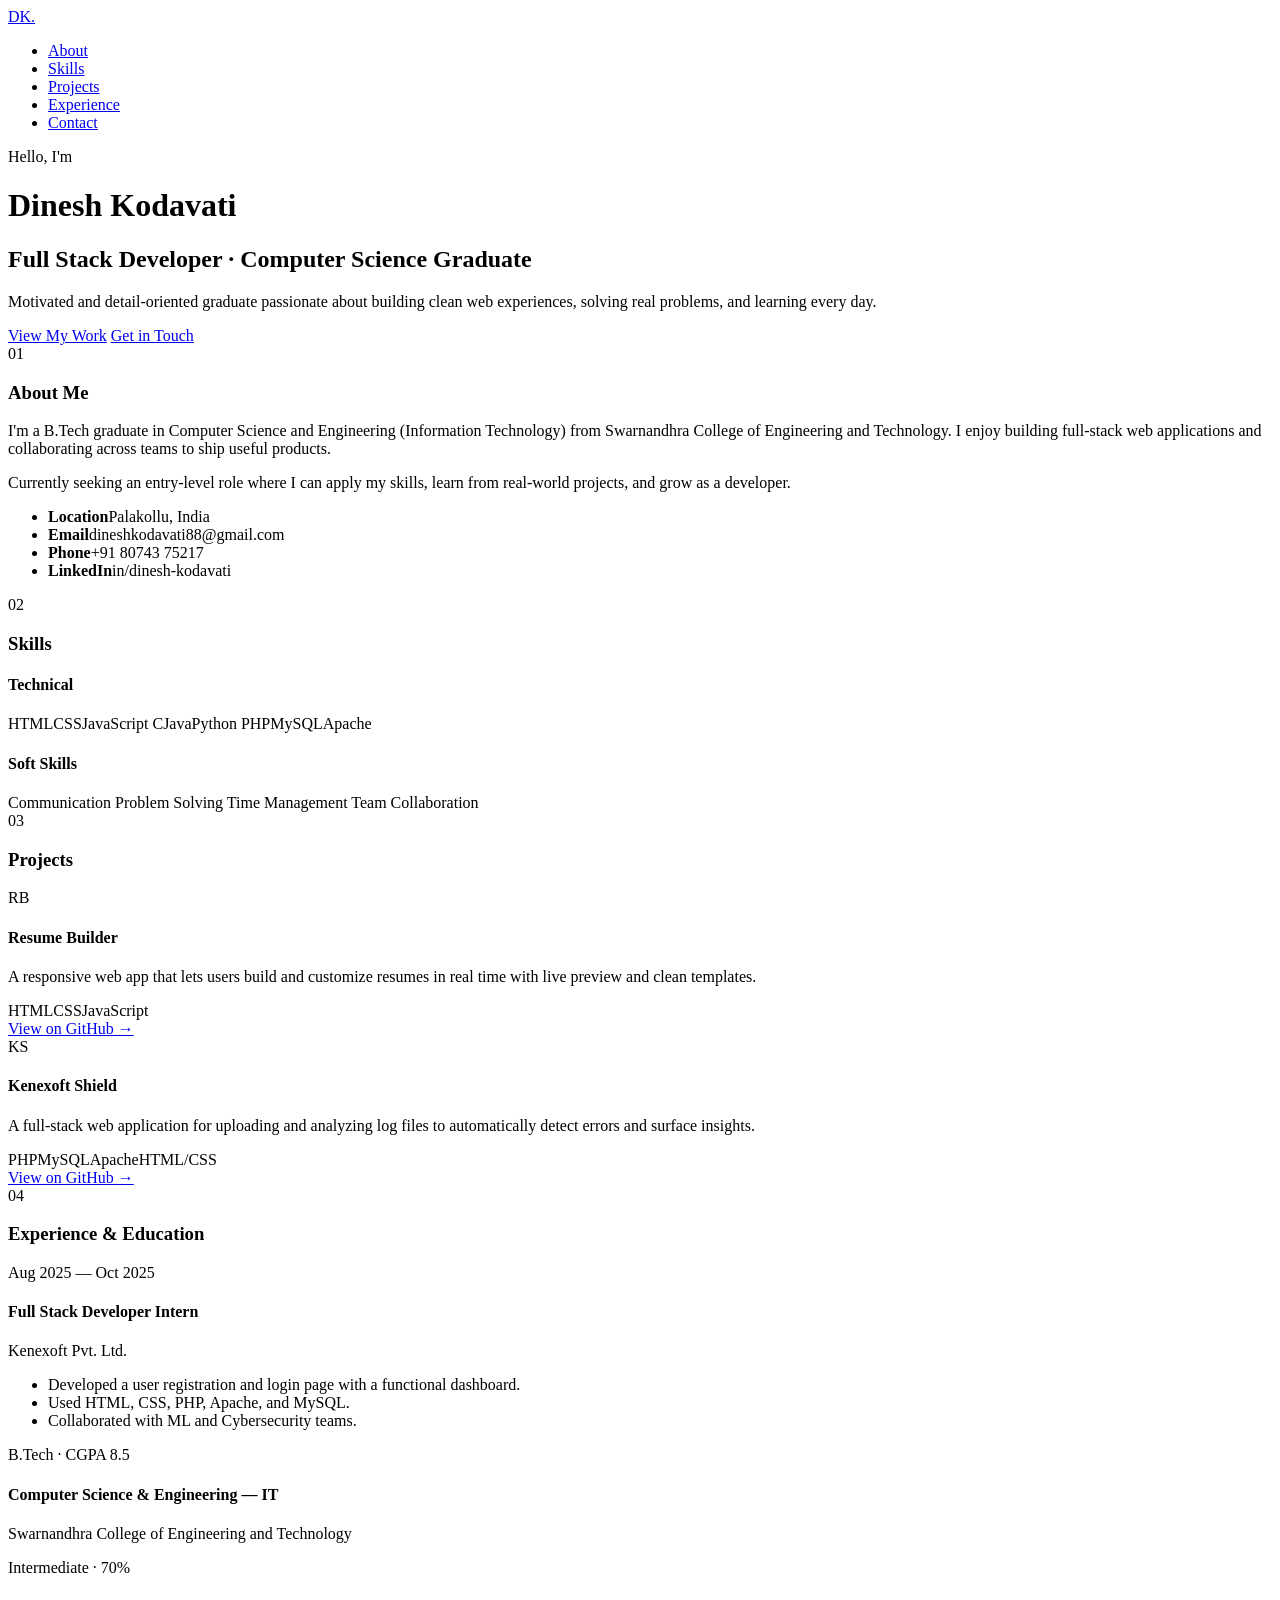
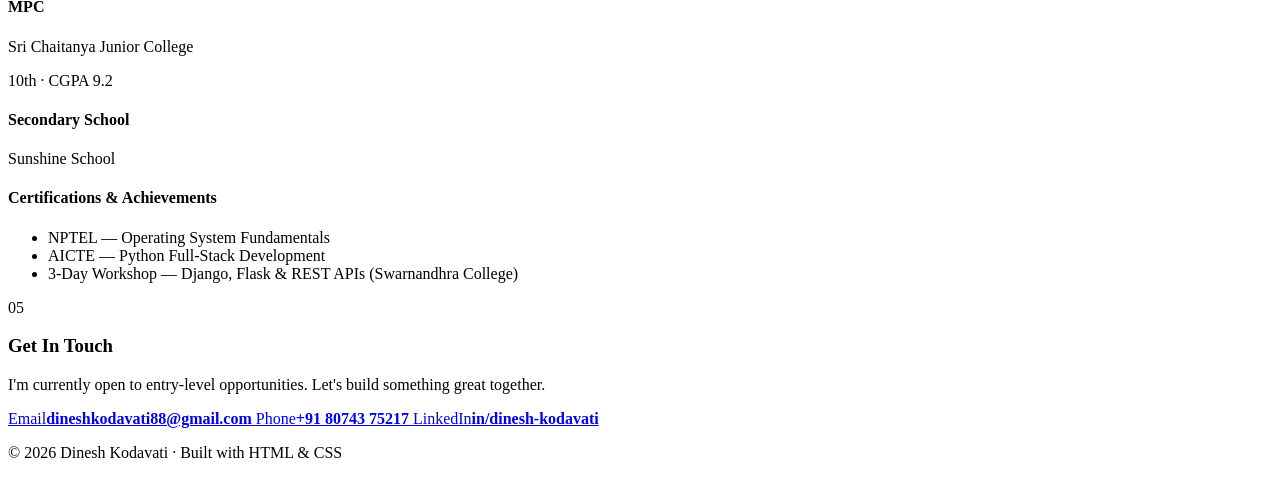
==== portfolio.html @ 0e4f59a9 "Add files via upload" ====
<!DOCTYPE html>
<html lang="en">
<head>
  <meta charset="UTF-8" />
  <meta name="viewport" content="width=device-width, initial-scale=1.0" />
  <title>Dinesh Kodavati — Portfolio</title>
  <link rel="stylesheet" href="styles.css" />
</head>
<body>
  <header class="hero">
    <nav class="nav">
      <a href="#home" class="logo">DK<span>.</span></a>
      <ul>
        <li><a href="#about">About</a></li>
        <li><a href="#skills">Skills</a></li>
        <li><a href="#projects">Projects</a></li>
        <li><a href="#experience">Experience</a></li>
        <li><a href="#contact">Contact</a></li>
      </ul>
    </nav>

    <div class="hero-inner" id="home">
      <p class="eyebrow">Hello, I'm</p>
      <h1>Dinesh Kodavati</h1>
      <h2>Full Stack Developer · Computer Science Graduate</h2>
      <p class="tagline">
        Motivated and detail-oriented graduate passionate about building
        clean web experiences, solving real problems, and learning every day.
      </p>
      <div class="hero-cta">
        <a href="#projects" class="btn btn-primary">View My Work</a>
        <a href="#contact" class="btn btn-ghost">Get in Touch</a>
      </div>
    </div>

    <div class="hero-bg"></div>
  </header>

  <main>
    <!-- ABOUT -->
    <section id="about" class="section">
      <div class="section-head">
        <span class="section-num">01</span>
        <h3>About Me</h3>
      </div>
      <div class="about-grid">
        <div class="about-card">
          <p>
            I'm a B.Tech graduate in Computer Science and Engineering
            (Information Technology) from Swarnandhra College of Engineering
            and Technology. I enjoy building full-stack web applications and
            collaborating across teams to ship useful products.
          </p>
          <p>
            Currently seeking an entry-level role where I can apply my
            skills, learn from real-world projects, and grow as a developer.
          </p>
        </div>
        <div class="info-card">
          <ul>
            <li><strong>Location</strong><span>Palakollu, India</span></li>
            <li><strong>Email</strong><span>dineshkodavati88@gmail.com</span></li>
            <li><strong>Phone</strong><span>+91 80743 75217</span></li>
            <li><strong>LinkedIn</strong><span>in/dinesh-kodavati</span></li>
          </ul>
        </div>
      </div>
    </section>

    <!-- SKILLS -->
    <section id="skills" class="section alt">
      <div class="section-head">
        <span class="section-num">02</span>
        <h3>Skills</h3>
      </div>
      <div class="skills-grid">
        <div class="skill-block">
          <h4>Technical</h4>
          <div class="chips">
            <span>HTML</span><span>CSS</span><span>JavaScript</span>
            <span>C</span><span>Java</span><span>Python</span>
            <span>PHP</span><span>MySQL</span><span>Apache</span>
          </div>
        </div>
        <div class="skill-block">
          <h4>Soft Skills</h4>
          <div class="chips">
            <span>Communication</span>
            <span>Problem Solving</span>
            <span>Time Management</span>
            <span>Team Collaboration</span>
          </div>
        </div>
      </div>
    </section>

    <!-- PROJECTS -->
    <section id="projects" class="section">
      <div class="section-head">
        <span class="section-num">03</span>
        <h3>Projects</h3>
      </div>
      <div class="projects-grid">
        <article class="project-card">
          <div class="project-cover cover-1">RB</div>
          <div class="project-body">
            <h4>Resume Builder</h4>
            <p>
              A responsive web app that lets users build and customize
              resumes in real time with live preview and clean templates.
            </p>
            <div class="tags">
              <span>HTML</span><span>CSS</span><span>JavaScript</span>
            </div>
            <a class="project-link" href="https://github.com/dinesh7781-msd/career-builder" target="_blank" rel="noopener">View on GitHub →</a>
          </div>
        </article>

        <article class="project-card">
          <div class="project-cover cover-2">KS</div>
          <div class="project-body">
            <h4>Kenexoft Shield</h4>
            <p>
              A full-stack web application for uploading and analyzing log
              files to automatically detect errors and surface insights.
            </p>
            <div class="tags">
              <span>PHP</span><span>MySQL</span><span>Apache</span><span>HTML/CSS</span>
            </div>
            <a class="project-link" href="https://github.com/dinesh7781-msd/kenexoft_shield" target="_blank" rel="noopener">View on GitHub →</a>
          </div>
        </article>
      </div>
    </section>

    <!-- EXPERIENCE -->
    <section id="experience" class="section alt">
      <div class="section-head">
        <span class="section-num">04</span>
        <h3>Experience &amp; Education</h3>
      </div>
      <div class="timeline">
        <div class="t-item">
          <div class="t-dot"></div>
          <div class="t-content">
            <span class="t-date">Aug 2025 — Oct 2025</span>
            <h4>Full Stack Developer Intern</h4>
            <p class="t-place">Kenexoft Pvt. Ltd.</p>
            <ul>
              <li>Developed a user registration and login page with a functional dashboard.</li>
              <li>Used HTML, CSS, PHP, Apache, and MySQL.</li>
              <li>Collaborated with ML and Cybersecurity teams.</li>
            </ul>
          </div>
        </div>

        <div class="t-item">
          <div class="t-dot"></div>
          <div class="t-content">
            <span class="t-date">B.Tech · CGPA 8.5</span>
            <h4>Computer Science &amp; Engineering — IT</h4>
            <p class="t-place">Swarnandhra College of Engineering and Technology</p>
          </div>
        </div>

        <div class="t-item">
          <div class="t-dot"></div>
          <div class="t-content">
            <span class="t-date">Intermediate · 70%</span>
            <h4>MPC</h4>
            <p class="t-place">Sri Chaitanya Junior College</p>
          </div>
        </div>

        <div class="t-item">
          <div class="t-dot"></div>
          <div class="t-content">
            <span class="t-date">10th · CGPA 9.2</span>
            <h4>Secondary School</h4>
            <p class="t-place">Sunshine School</p>
          </div>
        </div>
      </div>

      <div class="certs">
        <h4>Certifications &amp; Achievements</h4>
        <ul>
          <li>NPTEL — Operating System Fundamentals</li>
          <li>AICTE — Python Full-Stack Development</li>
          <li>3-Day Workshop — Django, Flask &amp; REST APIs (Swarnandhra College)</li>
        </ul>
      </div>
    </section>

    <!-- CONTACT -->
    <section id="contact" class="section contact">
      <div class="section-head">
        <span class="section-num">05</span>
        <h3>Get In Touch</h3>
      </div>
      <p class="contact-lead">
        I'm currently open to entry-level opportunities. Let's build
        something great together.
      </p>
      <div class="contact-cards">
        <a class="c-card" href="mailto:dineshkodavati88@gmail.com">
          <span>Email</span><strong>dineshkodavati88@gmail.com</strong>
        </a>
        <a class="c-card" href="tel:+918074375217">
          <span>Phone</span><strong>+91 80743 75217</strong>
        </a>
        <a class="c-card" href="https://linkedin.com/in/dinesh-kodavati" target="_blank" rel="noopener">
          <span>LinkedIn</span><strong>in/dinesh-kodavati</strong>
        </a>
      </div>
    </section>
  </main>

  <footer>
    <p>© 2026 Dinesh Kodavati · Built with HTML &amp; CSS</p>
  </footer>
</body>
</html>
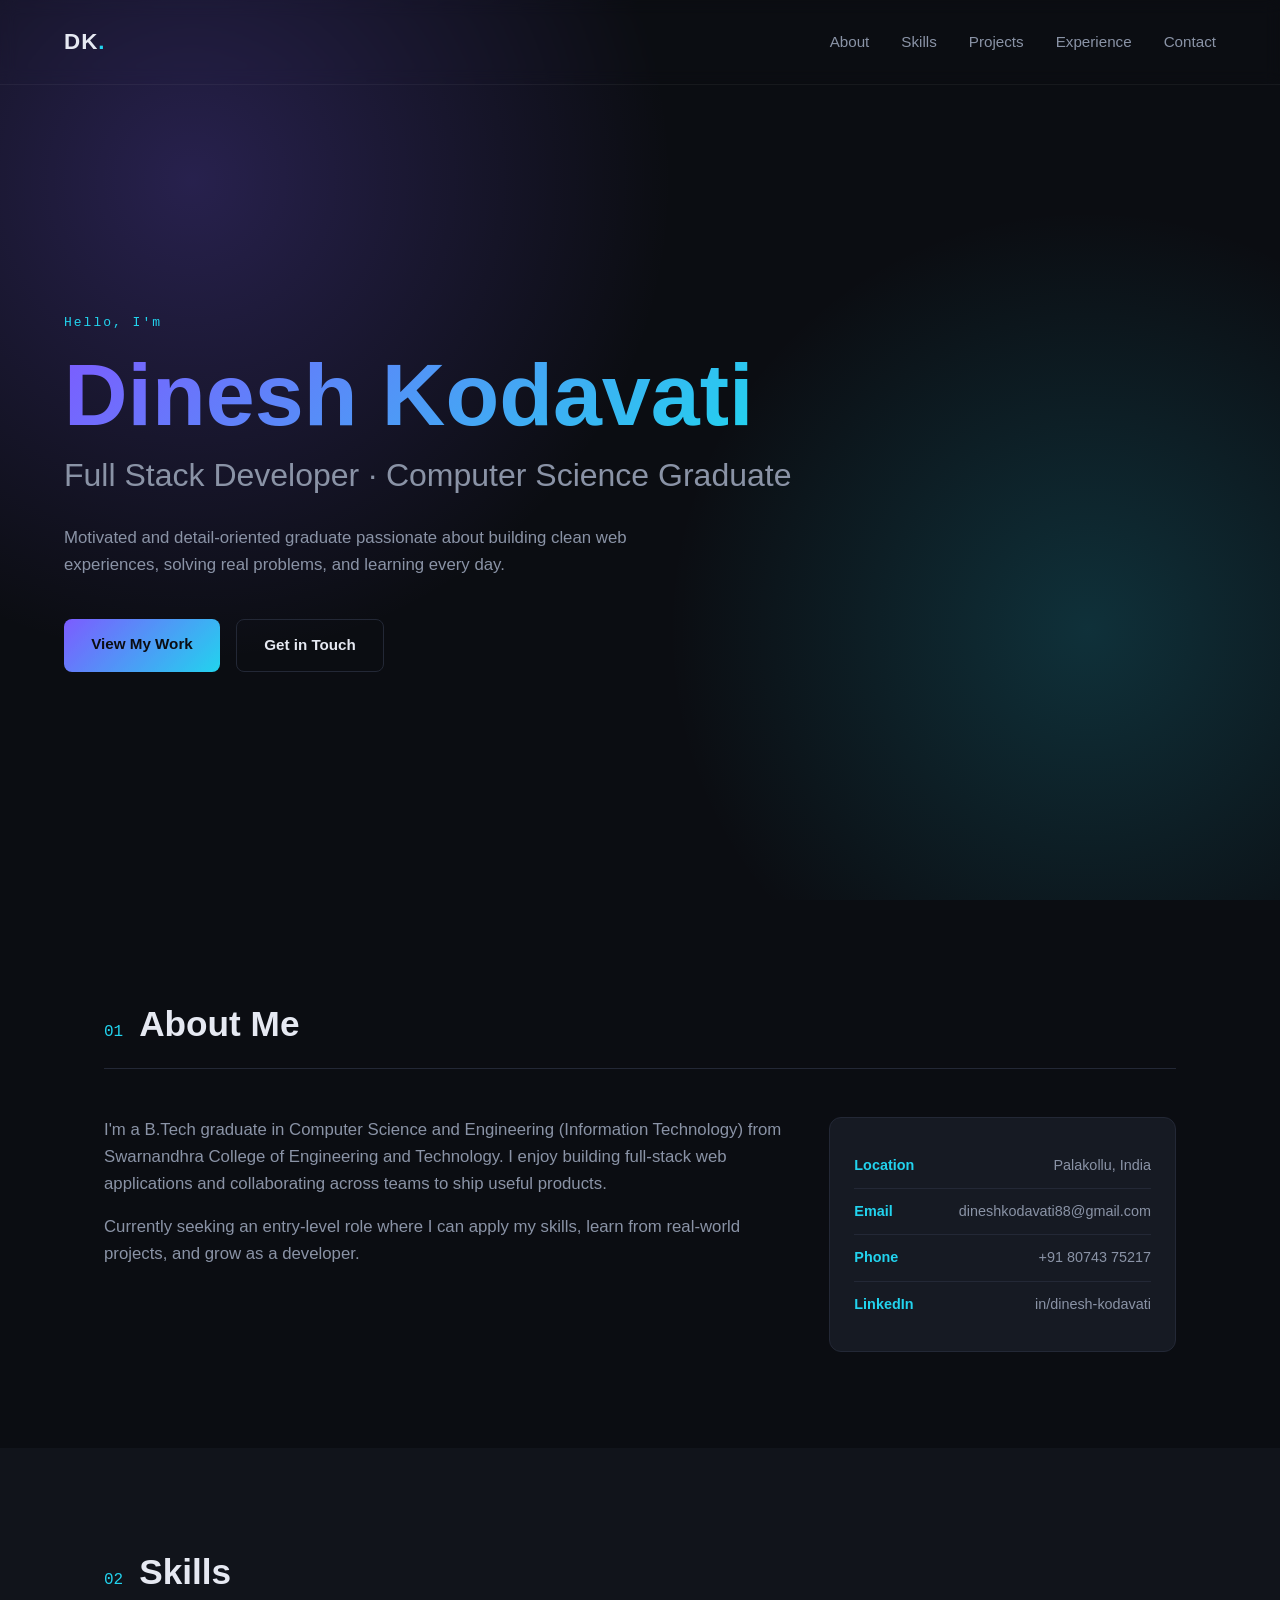
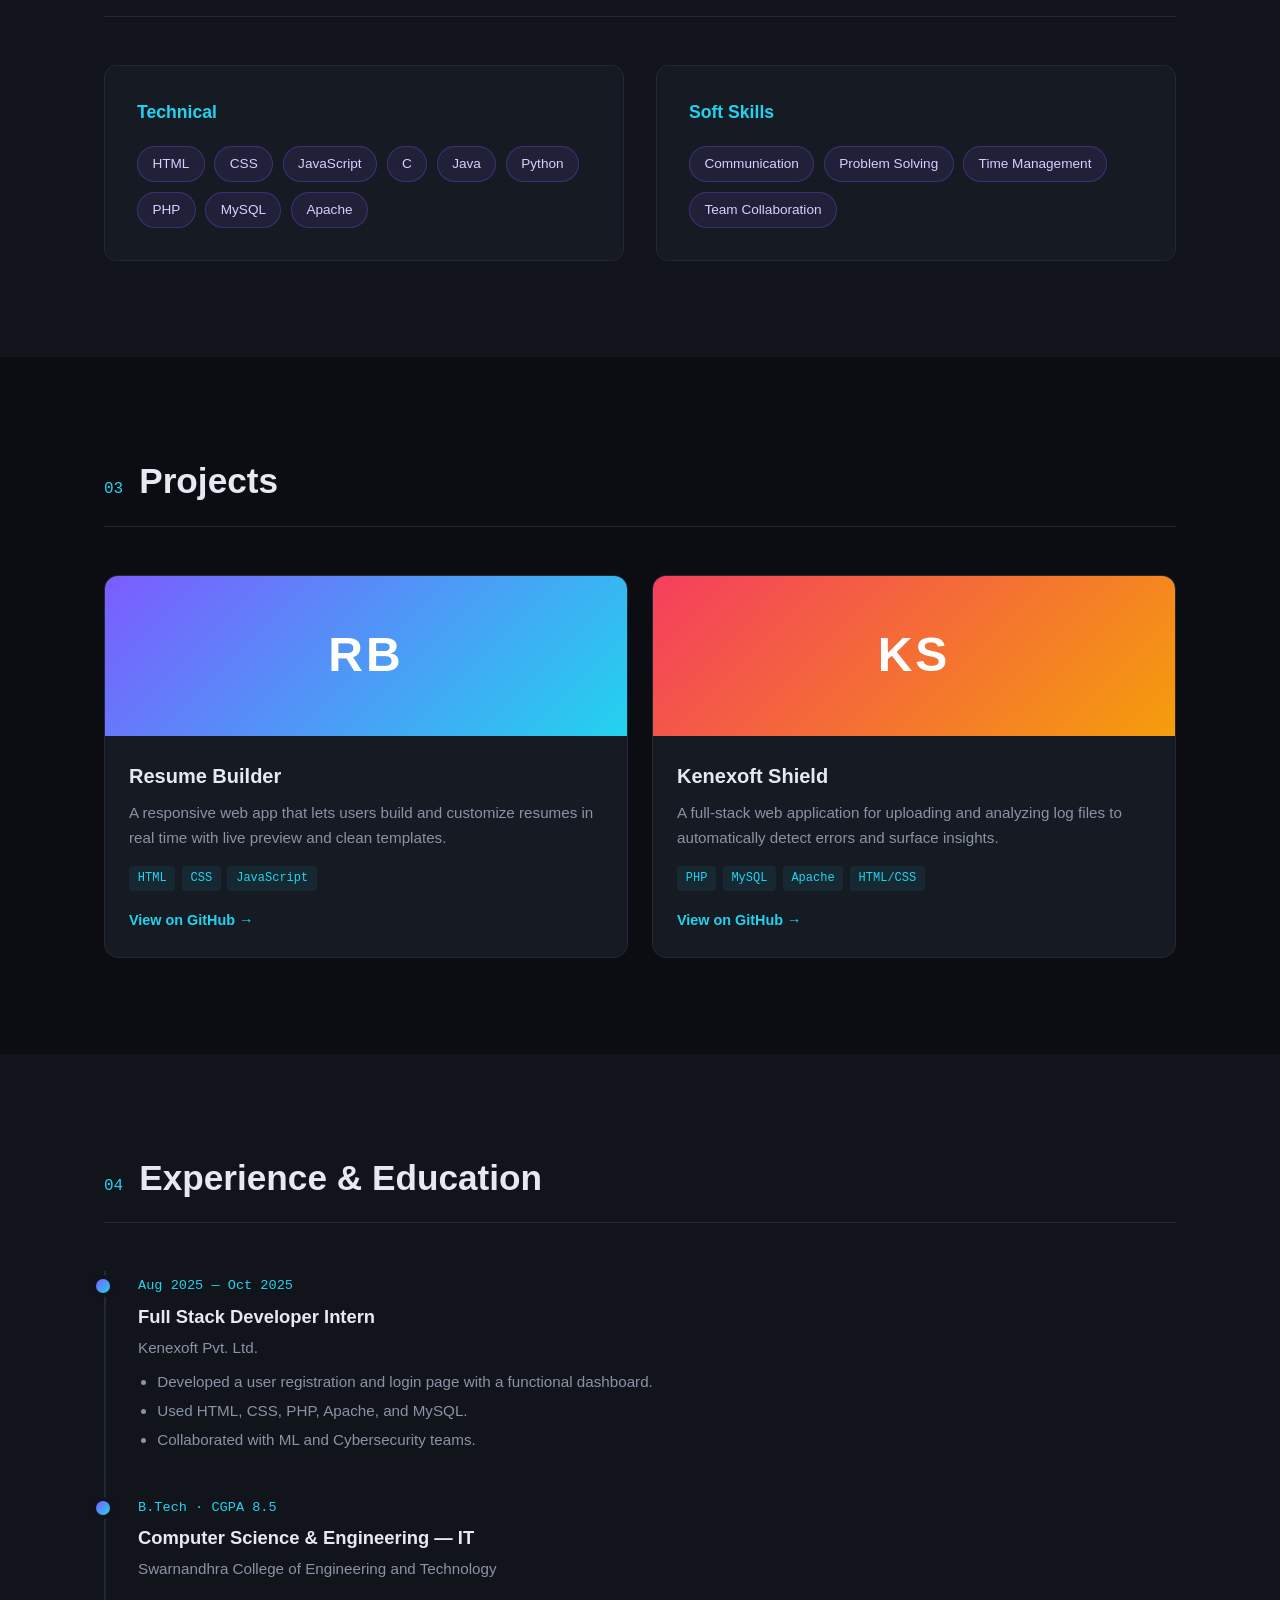
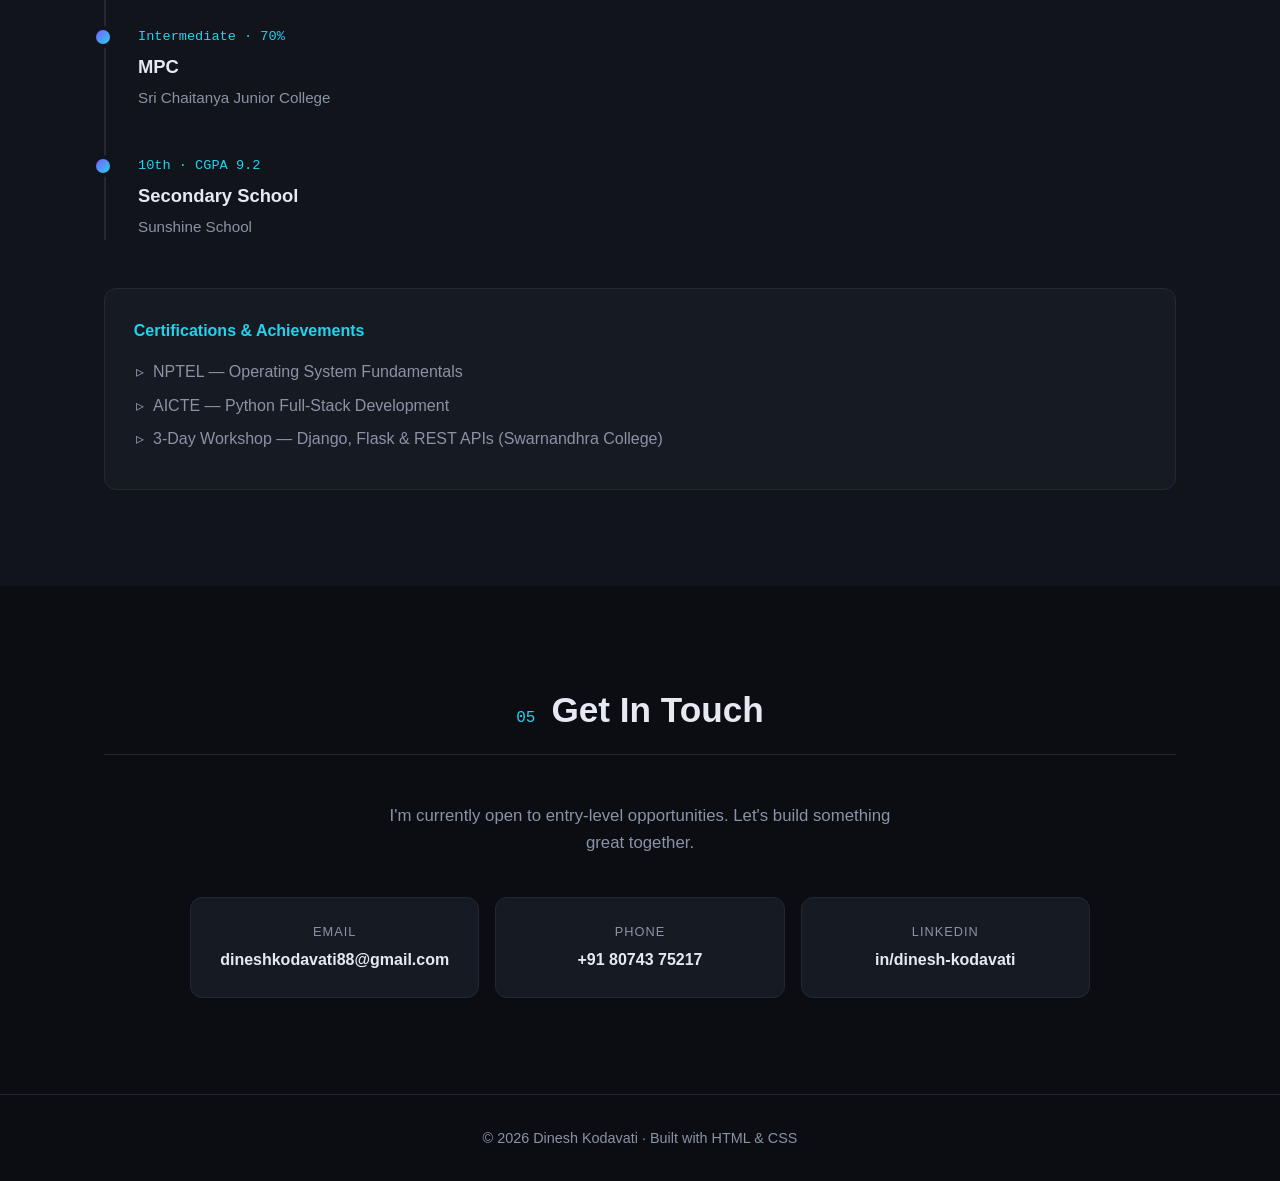
==== commit ef1873bf: "Update portfolio.html" ====
--- a/portfolio.html
+++ b/portfolio.html
@@ -4,7 +4,7 @@
   <meta charset="UTF-8" />
   <meta name="viewport" content="width=device-width, initial-scale=1.0" />
   <title>Dinesh Kodavati — Portfolio</title>
-  <link rel="stylesheet" href="styles.css" />
+  <link rel="stylesheet" href="portfolio.css" />
 </head>
 <body>
   <header class="hero">
@@ -220,4 +220,4 @@
     <p>© 2026 Dinesh Kodavati · Built with HTML &amp; CSS</p>
   </footer>
 </body>
-</html>+</html>
--- a/portfolio.css
+++ b/portfolio.css
@@ -0,0 +1,369 @@
+/* ---------- Base ---------- */
+* { margin: 0; padding: 0; box-sizing: border-box; }
+
+:root {
+  --bg: #0b0d12;
+  --bg-alt: #11141b;
+  --surface: #161a23;
+  --border: #232836;
+  --text: #e6e9f2;
+  --muted: #8a93a6;
+  --accent: #7c5cff;
+  --accent-2: #22d3ee;
+  --gradient: linear-gradient(135deg, #7c5cff 0%, #22d3ee 100%);
+}
+
+html { scroll-behavior: smooth; }
+
+body {
+  font-family: -apple-system, BlinkMacSystemFont, "Segoe UI", Roboto, sans-serif;
+  background: var(--bg);
+  color: var(--text);
+  line-height: 1.6;
+  overflow-x: hidden;
+}
+
+a { color: inherit; text-decoration: none; }
+ul { list-style: none; }
+
+/* ---------- Hero ---------- */
+.hero {
+  position: relative;
+  min-height: 100vh;
+  display: flex;
+  flex-direction: column;
+  overflow: hidden;
+}
+
+.hero-bg {
+  position: absolute;
+  inset: 0;
+  background:
+    radial-gradient(800px circle at 15% 20%, rgba(124,92,255,0.25), transparent 60%),
+    radial-gradient(700px circle at 85% 70%, rgba(34,211,238,0.18), transparent 60%);
+  z-index: 0;
+}
+
+.nav {
+  position: relative;
+  z-index: 2;
+  display: flex;
+  justify-content: space-between;
+  align-items: center;
+  padding: 1.5rem 4rem;
+  border-bottom: 1px solid rgba(255,255,255,0.05);
+  backdrop-filter: blur(8px);
+}
+
+.logo {
+  font-size: 1.4rem;
+  font-weight: 800;
+  letter-spacing: 1px;
+}
+.logo span { color: var(--accent-2); }
+
+.nav ul {
+  display: flex;
+  gap: 2rem;
+}
+.nav ul a {
+  color: var(--muted);
+  font-size: 0.95rem;
+  font-weight: 500;
+  transition: color .2s;
+}
+.nav ul a:hover { color: var(--text); }
+
+.hero-inner {
+  position: relative;
+  z-index: 1;
+  flex: 1;
+  display: flex;
+  flex-direction: column;
+  justify-content: center;
+  align-items: flex-start;
+  padding: 0 4rem;
+  max-width: 1100px;
+}
+
+.eyebrow {
+  color: var(--accent-2);
+  font-family: monospace;
+  margin-bottom: 1rem;
+  letter-spacing: 2px;
+}
+
+.hero h1 {
+  font-size: clamp(2.5rem, 7vw, 5.5rem);
+  font-weight: 800;
+  line-height: 1.05;
+  background: var(--gradient);
+  -webkit-background-clip: text;
+  background-clip: text;
+  color: transparent;
+  margin-bottom: .5rem;
+}
+
+.hero h2 {
+  font-size: clamp(1.2rem, 3vw, 2rem);
+  font-weight: 500;
+  color: var(--muted);
+  margin-bottom: 1.5rem;
+}
+
+.tagline {
+  max-width: 620px;
+  color: var(--muted);
+  font-size: 1.05rem;
+  margin-bottom: 2.5rem;
+}
+
+.hero-cta { display: flex; gap: 1rem; flex-wrap: wrap; }
+
+.btn {
+  padding: .85rem 1.7rem;
+  border-radius: 8px;
+  font-weight: 600;
+  font-size: .95rem;
+  transition: transform .2s, box-shadow .2s, background .2s;
+  display: inline-block;
+}
+.btn-primary {
+  background: var(--gradient);
+  color: #0b0d12;
+}
+.btn-primary:hover {
+  transform: translateY(-2px);
+  box-shadow: 0 12px 30px -10px rgba(124,92,255,0.6);
+}
+.btn-ghost {
+  border: 1px solid var(--border);
+  color: var(--text);
+}
+.btn-ghost:hover { border-color: var(--accent-2); color: var(--accent-2); }
+
+/* ---------- Sections ---------- */
+.section {
+  padding: 6rem 4rem;
+  max-width: 1200px;
+  margin: 0 auto;
+}
+.section.alt {
+  background: var(--bg-alt);
+  max-width: none;
+  padding-left: max(4rem, calc((100vw - 1200px) / 2 + 4rem));
+  padding-right: max(4rem, calc((100vw - 1200px) / 2 + 4rem));
+}
+
+.section-head {
+  display: flex;
+  align-items: baseline;
+  gap: 1rem;
+  margin-bottom: 3rem;
+  border-bottom: 1px solid var(--border);
+  padding-bottom: 1rem;
+}
+.section-num {
+  font-family: monospace;
+  color: var(--accent-2);
+  font-size: 1rem;
+}
+.section h3 {
+  font-size: clamp(1.6rem, 3vw, 2.2rem);
+  font-weight: 700;
+}
+
+/* ---------- About ---------- */
+.about-grid {
+  display: grid;
+  grid-template-columns: 2fr 1fr;
+  gap: 2rem;
+}
+.about-card p {
+  color: var(--muted);
+  margin-bottom: 1rem;
+  font-size: 1.05rem;
+}
+.info-card {
+  background: var(--surface);
+  border: 1px solid var(--border);
+  border-radius: 12px;
+  padding: 1.5rem;
+}
+.info-card ul li {
+  display: flex;
+  justify-content: space-between;
+  padding: .7rem 0;
+  border-bottom: 1px solid var(--border);
+  font-size: .9rem;
+}
+.info-card ul li:last-child { border-bottom: none; }
+.info-card strong { color: var(--accent-2); }
+.info-card span { color: var(--muted); text-align: right; }
+
+/* ---------- Skills ---------- */
+.skills-grid {
+  display: grid;
+  grid-template-columns: 1fr 1fr;
+  gap: 2rem;
+}
+.skill-block {
+  background: var(--surface);
+  border: 1px solid var(--border);
+  border-radius: 12px;
+  padding: 2rem;
+}
+.skill-block h4 {
+  font-size: 1.1rem;
+  margin-bottom: 1.2rem;
+  color: var(--accent-2);
+}
+.chips { display: flex; flex-wrap: wrap; gap: .6rem; }
+.chips span {
+  background: rgba(124,92,255,0.1);
+  border: 1px solid rgba(124,92,255,0.3);
+  color: #d6cfff;
+  padding: .4rem .9rem;
+  border-radius: 999px;
+  font-size: .85rem;
+  font-weight: 500;
+}
+
+/* ---------- Projects ---------- */
+.projects-grid {
+  display: grid;
+  grid-template-columns: repeat(auto-fit, minmax(320px, 1fr));
+  gap: 1.5rem;
+}
+.project-card {
+  background: var(--surface);
+  border: 1px solid var(--border);
+  border-radius: 14px;
+  overflow: hidden;
+  transition: transform .25s, border-color .25s;
+}
+.project-card:hover {
+  transform: translateY(-6px);
+  border-color: var(--accent);
+}
+.project-cover {
+  height: 160px;
+  display: flex;
+  align-items: center;
+  justify-content: center;
+  font-size: 3rem;
+  font-weight: 800;
+  color: #fff;
+  letter-spacing: 3px;
+}
+.cover-1 { background: linear-gradient(135deg, #7c5cff, #22d3ee); }
+.cover-2 { background: linear-gradient(135deg, #f43f5e, #f59e0b); }
+
+.project-body { padding: 1.5rem; }
+.project-body h4 { font-size: 1.25rem; margin-bottom: .6rem; }
+.project-body p { color: var(--muted); font-size: .95rem; margin-bottom: 1rem; }
+
+.tags { display: flex; gap: .4rem; flex-wrap: wrap; margin-bottom: 1rem; }
+.tags span {
+  font-family: monospace;
+  font-size: .75rem;
+  color: var(--accent-2);
+  background: rgba(34,211,238,0.08);
+  padding: .2rem .55rem;
+  border-radius: 4px;
+}
+.project-link {
+  color: var(--accent-2);
+  font-weight: 600;
+  font-size: .9rem;
+}
+.project-link:hover { color: var(--accent); }
+
+/* ---------- Timeline ---------- */
+.timeline {
+  position: relative;
+  padding-left: 2rem;
+  border-left: 2px solid var(--border);
+  margin-bottom: 3rem;
+}
+.t-item { position: relative; margin-bottom: 2.5rem; }
+.t-dot {
+  position: absolute;
+  left: -2.6rem;
+  top: .5rem;
+  width: 14px; height: 14px;
+  border-radius: 50%;
+  background: var(--gradient);
+  box-shadow: 0 0 0 4px var(--bg-alt);
+}
+.t-date {
+  font-family: monospace;
+  color: var(--accent-2);
+  font-size: .85rem;
+}
+.t-content h4 { font-size: 1.15rem; margin: .3rem 0; }
+.t-place { color: var(--muted); font-size: .95rem; margin-bottom: .6rem; }
+.t-content ul { list-style: disc; padding-left: 1.2rem; color: var(--muted); }
+.t-content ul li { margin-bottom: .3rem; font-size: .95rem; }
+
+.certs {
+  background: var(--surface);
+  border: 1px solid var(--border);
+  border-radius: 12px;
+  padding: 1.8rem;
+}
+.certs h4 { margin-bottom: 1rem; color: var(--accent-2); }
+.certs ul { list-style: "▹  "; padding-left: 1.2rem; color: var(--muted); }
+.certs ul li { margin-bottom: .5rem; }
+
+/* ---------- Contact ---------- */
+.contact { text-align: center; }
+.contact .section-head { justify-content: center; }
+.contact-lead {
+  max-width: 520px;
+  margin: 0 auto 2.5rem;
+  color: var(--muted);
+  font-size: 1.05rem;
+}
+.contact-cards {
+  display: grid;
+  grid-template-columns: repeat(auto-fit, minmax(240px, 1fr));
+  gap: 1rem;
+  max-width: 900px;
+  margin: 0 auto;
+}
+.c-card {
+  background: var(--surface);
+  border: 1px solid var(--border);
+  border-radius: 12px;
+  padding: 1.5rem;
+  display: flex;
+  flex-direction: column;
+  gap: .3rem;
+  transition: transform .2s, border-color .2s;
+}
+.c-card:hover {
+  transform: translateY(-4px);
+  border-color: var(--accent);
+}
+.c-card span { color: var(--muted); font-size: .8rem; text-transform: uppercase; letter-spacing: 1px; }
+.c-card strong { color: var(--text); font-size: 1rem; word-break: break-word; }
+
+/* ---------- Footer ---------- */
+footer {
+  text-align: center;
+  padding: 2rem;
+  color: var(--muted);
+  font-size: .9rem;
+  border-top: 1px solid var(--border);
+}
+
+/* ---------- Responsive ---------- */
+@media (max-width: 800px) {
+  .nav { padding: 1rem 1.5rem; }
+  .nav ul { gap: 1rem; font-size: .85rem; }
+  .hero-inner { padding: 0 1.5rem; }
+  .section { padding: 4rem 1.5rem; }
+  .section.alt { padding-left: 1.5rem; padding-right: 1.5rem; }
+  .about-grid, .skills-grid { grid-template-columns: 1fr; }
+}
